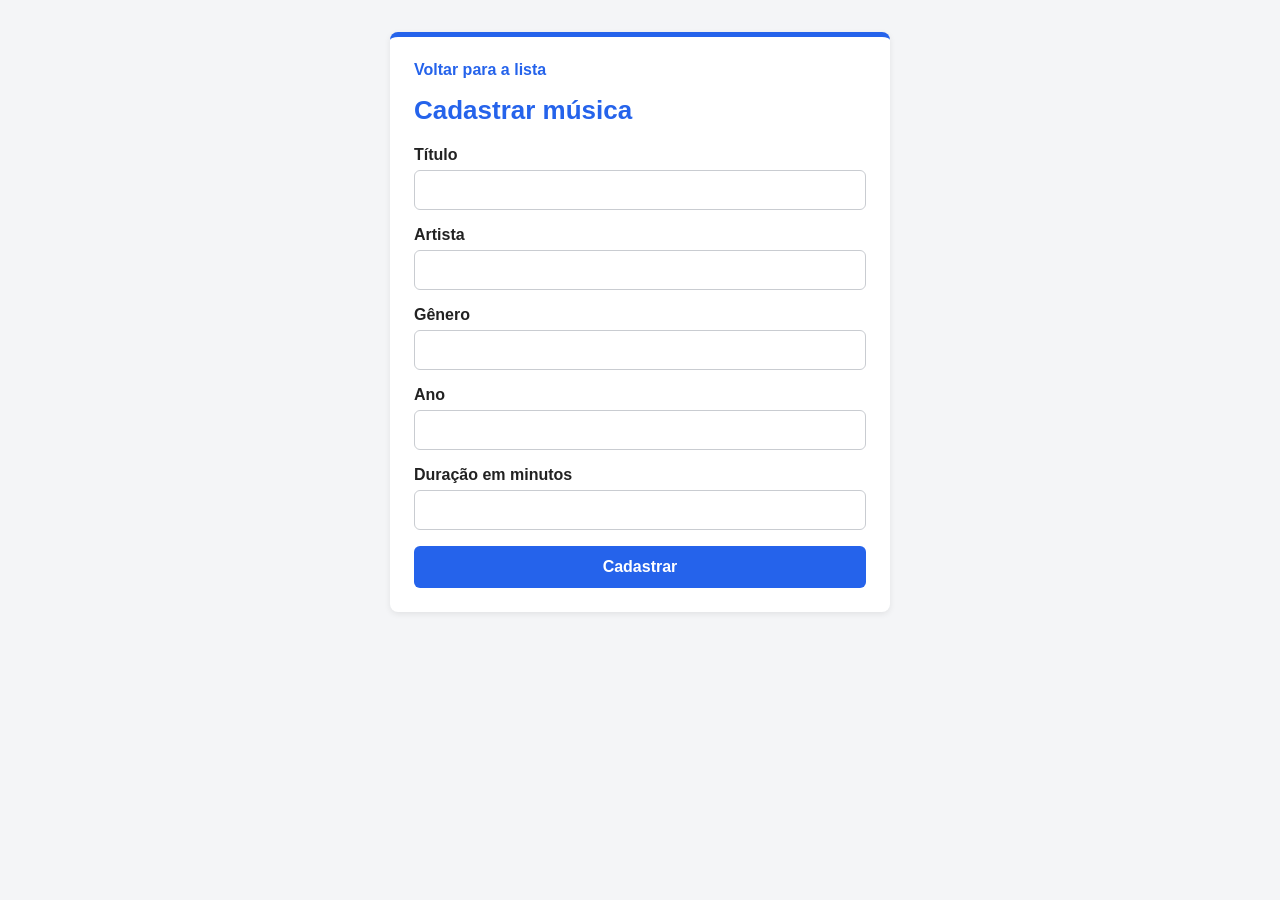
==== cadastrar.html @ 2f6a66eb "A1" ====
<!DOCTYPE html>
<html lang="pt-BR">
<head>
    <meta charset="UTF-8">
    <meta name="viewport" content="width=device-width, initial-scale=1.0">
    <title>Cadastrar música</title>
    <link rel="stylesheet" href="cadastrar.css">
</head>
<body>
    <main>
        <a class="voltar" href="index.html">Voltar para a lista</a>
        <h1>Cadastrar música</h1>

        <label for="titulo">Título</label>
        <input type="text" id="titulo">

        <label for="artista">Artista</label>
        <input type="text" id="artista">

        <label for="genero">Gênero</label>
        <input type="text" id="genero">

        <label for="ano">Ano</label>
        <input type="number" id="ano">

        <label for="duracao">Duração em minutos</label>
        <input type="number" id="duracao">

        <button id="botaoCadastrar">Cadastrar</button>
    </main>
    <script src="cadastrar.js"></script>
</body>
</html>
---- cadastrar.css ----
* {
    box-sizing: border-box;
}

body {
    margin: 0;
    font-family: Arial, Helvetica, sans-serif;
    background-color: #f4f5f7;
    color: #222222;
}

main {
    display: flex;
    flex-direction: column;
    max-width: 500px;
    margin: 32px auto;
    padding: 24px;
    background-color: #ffffff;
    border-top: 5px solid #2563eb;
    border-radius: 8px;
    box-shadow: 0 2px 6px rgba(0, 0, 0, 0.08);
}

.voltar {
    margin-bottom: 16px;
    color: #2563eb;
    text-decoration: none;
    font-weight: bold;
}

.voltar:hover {
    text-decoration: underline;
}

h1 {
    margin: 0 0 20px 0;
    font-size: 26px;
    color: #2563eb;
}

label {
    margin-bottom: 6px;
    font-weight: bold;
}

input {
    margin-bottom: 16px;
    padding: 10px;
    font-size: 16px;
    border: 1px solid #c9ccd1;
    border-radius: 6px;
}

input:focus {
    outline: none;
    border-color: #2563eb;
    box-shadow: 0 0 0 3px rgba(37, 99, 235, 0.2);
}

button {
    padding: 12px;
    font-size: 16px;
    font-weight: bold;
    color: #ffffff;
    background-color: #2563eb;
    border: none;
    border-radius: 6px;
    cursor: pointer;
}

button:hover {
    background-color: #1d4ed8;
}
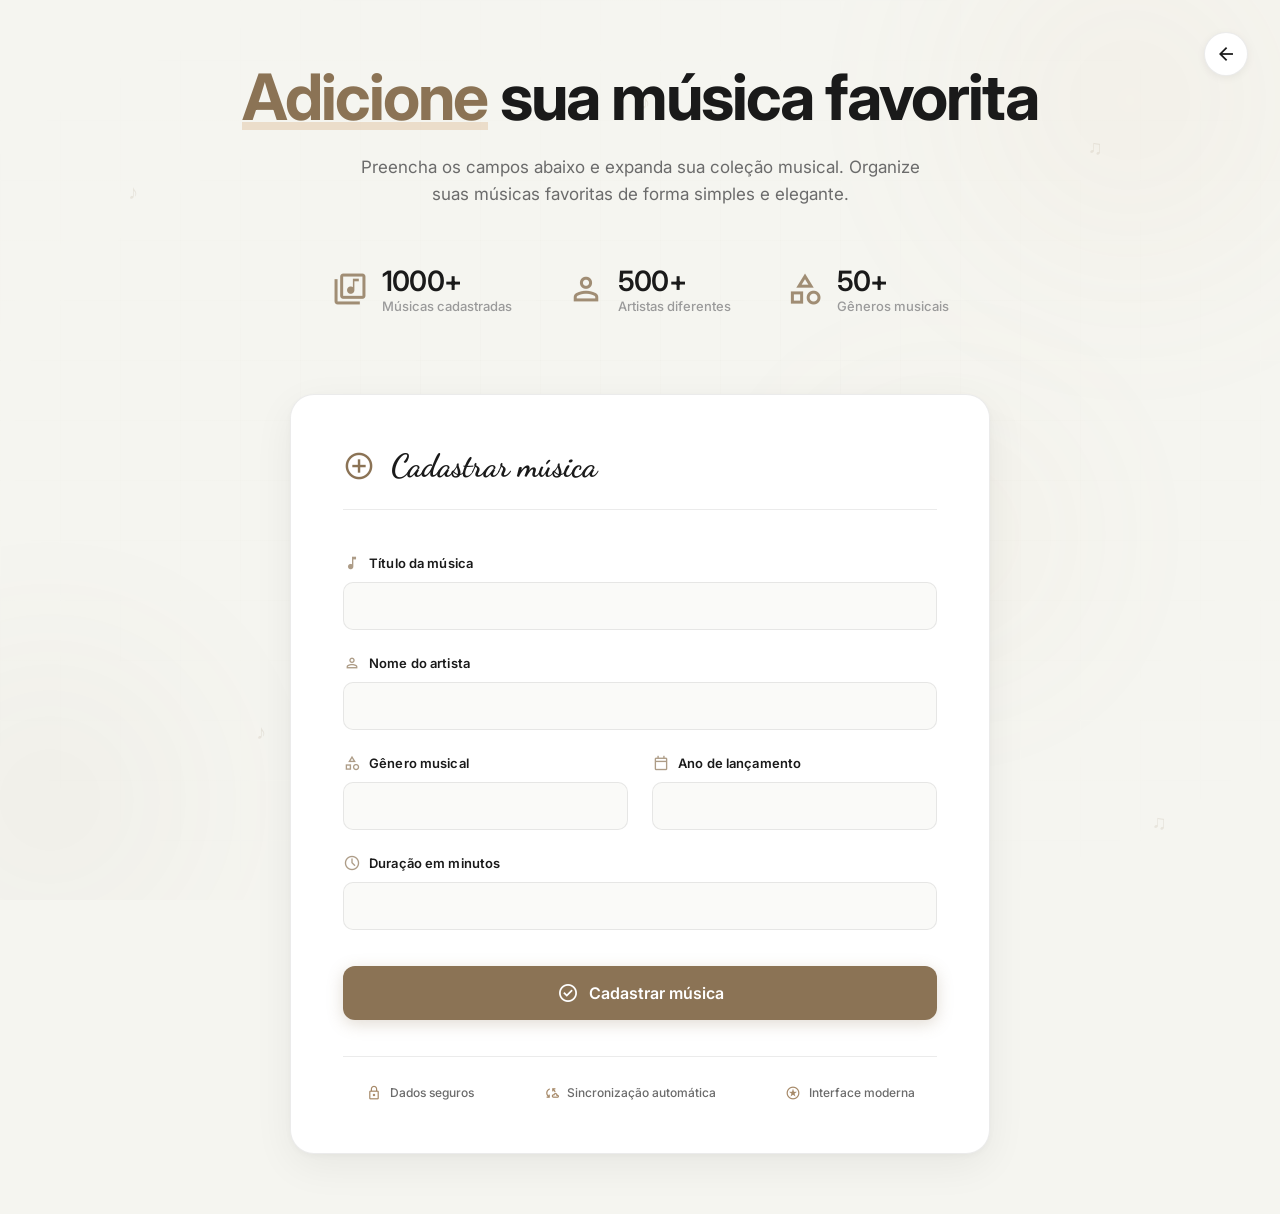
==== commit 55842cbc: "Lista de músicas" ====
--- a/cadastrar.html
+++ b/cadastrar.html
@@ -4,30 +4,153 @@
     <meta charset="UTF-8">
     <meta name="viewport" content="width=device-width, initial-scale=1.0">
     <title>Cadastrar música</title>
+    <link rel="preconnect" href="https://fonts.googleapis.com">
+    <link rel="preconnect" href="https://fonts.gstatic.com" crossorigin>
+    <link href="https://fonts.googleapis.com/css2?family=Dancing+Script:wght@700&family=Inter:wght@400;500;600;700;800&display=swap" rel="stylesheet">
+    <link rel="stylesheet" href="https://fonts.googleapis.com/css2?family=Material+Symbols+Outlined:opsz,wght,FILL,GRAD@20..48,100..700,0..1,-50..200" />
     <link rel="stylesheet" href="cadastrar.css">
 </head>
 <body>
-    <main>
-        <a class="voltar" href="index.html">Voltar para a lista</a>
-        <h1>Cadastrar música</h1>
+    <!-- Elementos decorativos de fundo -->
+    <div class="decoracao">
+        <div class="circulo circulo-1"></div>
+        <div class="circulo circulo-2"></div>
+        <div class="circulo circulo-3"></div>
+        <div class="grade"></div>
+        <div class="onda onda-1"></div>
+        <div class="onda onda-2"></div>
+    </div>
 
-        <label for="titulo">Título</label>
-        <input type="text" id="titulo">
+    <!-- Partículas flutuantes -->
+    <div class="particulas">
+        <span class="particula">♪</span>
+        <span class="particula">♫</span>
+        <span class="particula">♪</span>
+        <span class="particula">♫</span>
+        <span class="particula">♪</span>
+        <span class="particula">♫</span>
+    </div>
 
-        <label for="artista">Artista</label>
-        <input type="text" id="artista">
+    <!-- Botão voltar -->
+    <a class="voltar" href="index.html">
+        <span class="material-symbols-outlined">arrow_back</span>
+    </a>
 
-        <label for="genero">Gênero</label>
-        <input type="text" id="genero">
+    <div class="container">
+        <!-- Seção Hero -->
+        <section class="hero">
+            <h1 class="hero-titulo">
+                <span class="destaque-gradient">Adicione</span> sua música favorita
+            </h1>
+            
+            <p class="hero-subtitulo">
+                Preencha os campos abaixo e expanda sua coleção musical. 
+                Organize suas músicas favoritas de forma simples e elegante.
+            </p>
 
-        <label for="ano">Ano</label>
-        <input type="number" id="ano">
+            <!-- Estatísticas decorativas -->
+            <div class="hero-stats">
+                <div class="stat">
+                    <span class="material-symbols-outlined">library_music</span>
+                    <div>
+                        <strong>1000+</strong>
+                        <span>Músicas cadastradas</span>
+                    </div>
+                </div>
+                <div class="stat">
+                    <span class="material-symbols-outlined">person</span>
+                    <div>
+                        <strong>500+</strong>
+                        <span>Artistas diferentes</span>
+                    </div>
+                </div>
+                <div class="stat">
+                    <span class="material-symbols-outlined">category</span>
+                    <div>
+                        <strong>50+</strong>
+                        <span>Gêneros musicais</span>
+                    </div>
+                </div>
+            </div>
+        </section>
 
-        <label for="duracao">Duração em minutos</label>
-        <input type="number" id="duracao">
+        <!-- Formulário -->
+        <main class="formulario-container">
+            <div class="formulario-card">
+                <div class="card-header">
+                    <span class="material-symbols-outlined">add_circle</span>
+                    <h2>Cadastrar música</h2>
+                </div>
 
-        <button id="botaoCadastrar">Cadastrar</button>
-    </main>
+                <form id="formCadastro">
+                    <div class="form-grid">
+                        <div class="input-group full">
+                            <label for="titulo">
+                                <span class="material-symbols-outlined">music_note</span>
+                                Título da música
+                            </label>
+                            <input type="text" id="titulo" required>
+                        </div>
+
+                        <div class="input-group full">
+                            <label for="artista">
+                                <span class="material-symbols-outlined">person</span>
+                                Nome do artista
+                            </label>
+                            <input type="text" id="artista" required>
+                        </div>
+
+                        <div class="input-group">
+                            <label for="genero">
+                                <span class="material-symbols-outlined">category</span>
+                                Gênero musical
+                            </label>
+                            <input type="text" id="genero" required>
+                        </div>
+
+                        <div class="input-group">
+                            <label for="ano">
+                                <span class="material-symbols-outlined">calendar_today</span>
+                                Ano de lançamento
+                            </label>
+                            <input type="number" id="ano" required>
+                        </div>
+
+                        <div class="input-group full">
+                            <label for="duracao">
+                                <span class="material-symbols-outlined">schedule</span>
+                                Duração em minutos
+                            </label>
+                            <input type="number" id="duracao" step="0.1" required>
+                        </div>
+                    </div>
+
+                    <button type="submit" id="botaoCadastrar" class="btn-submit">
+                        <span class="material-symbols-outlined">check_circle</span>
+                        Cadastrar música
+                        <span class="btn-brilho"></span>
+                    </button>
+                </form>
+
+                <!-- Features decorativas -->
+                <div class="features">
+                    <div class="feature">
+                        <span class="material-symbols-outlined">lock</span>
+                        <span>Dados seguros</span>
+                    </div>
+                    <div class="feature">
+                        <span class="material-symbols-outlined">cloud_sync</span>
+                        <span>Sincronização automática</span>
+                    </div>
+                    <div class="feature">
+                        <span class="material-symbols-outlined">stars</span>
+                        <span>Interface moderna</span>
+                    </div>
+                </div>
+            </div>
+        </main>
+    </div>
+
     <script src="cadastrar.js"></script>
 </body>
 </html>
--- a/cadastrar.css
+++ b/cadastrar.css
@@ -1,73 +1,529 @@
+:root {
+    --fundo: #f5f5f0;
+    --fundo-escuro: #e8e8e0;
+    --superficie: #fafaf8;
+    --papel: #ffffff;
+    --borda: rgba(0, 0, 0, 0.08);
+    --borda-forte: rgba(0, 0, 0, 0.12);
+    --texto: #1a1a1a;
+    --texto-secundario: #6b6b6b;
+    --texto-terciario: #9a9a9a;
+    --destaque: #8b7355;
+    --destaque-claro: #a68968;
+    --destaque-escuro: #6d5940;
+    --acento: #d4a574;
+    --sombra: rgba(0, 0, 0, 0.06);
+    --curva: cubic-bezier(0.2, 0.8, 0.2, 1);
+}
+
 * {
     box-sizing: border-box;
+    margin: 0;
+    padding: 0;
+}
+
+::selection {
+    background: rgba(139, 115, 85, 0.2);
+    color: var(--texto);
 }
 
 body {
+    min-height: 100vh;
+    font-family: "Inter", -apple-system, BlinkMacSystemFont, sans-serif;
+    color: var(--texto);
+    background: var(--fundo);
+    overflow-x: hidden;
+    -webkit-font-smoothing: antialiased;
+    position: relative;
+}
+
+/* Elementos decorativos */
+.decoracao {
+    position: fixed;
+    inset: 0;
+    pointer-events: none;
+    overflow: hidden;
+    z-index: 0;
+}
+
+.circulo {
+    position: absolute;
+    border-radius: 50%;
+    background: radial-gradient(circle, var(--acento), transparent 70%);
+    opacity: 0.08;
+    animation: flutuar-lento 25s ease-in-out infinite;
+    filter: blur(100px);
+}
+
+.circulo-1 {
+    width: 500px;
+    height: 500px;
+    top: -150px;
+    right: -100px;
+    animation-delay: 0s;
+}
+
+.circulo-2 {
+    width: 400px;
+    height: 400px;
+    bottom: -100px;
+    left: -150px;
+    background: radial-gradient(circle, var(--destaque), transparent 70%);
+    animation-delay: 8s;
+}
+
+.circulo-3 {
+    width: 350px;
+    height: 350px;
+    top: 40%;
+    left: 60%;
+    animation-delay: 15s;
+}
+
+.grade {
+    position: absolute;
+    inset: 0;
+    background-image: 
+        linear-gradient(rgba(139, 115, 85, 0.02) 1px, transparent 1px),
+        linear-gradient(90deg, rgba(139, 115, 85, 0.02) 1px, transparent 1px);
+    background-size: 60px 60px;
+    mask-image: radial-gradient(ellipse 70% 60% at 50% 50%, black, transparent);
+}
+
+.onda {
+    display: none;
+}
+
+/* Partículas musicais */
+.particulas {
+    position: fixed;
+    inset: 0;
+    pointer-events: none;
+    z-index: 1;
+}
+
+.particula {
+    position: absolute;
+    font-size: 20px;
+    color: var(--destaque);
+    opacity: 0.12;
+    animation: flutuar-particula 18s ease-in-out infinite;
+}
+
+.particula:nth-child(1) { left: 10%; top: 20%; animation-delay: 0s; }
+.particula:nth-child(2) { left: 85%; top: 15%; animation-delay: 3s; }
+.particula:nth-child(3) { left: 20%; top: 80%; animation-delay: 6s; }
+.particula:nth-child(4) { left: 75%; top: 70%; animation-delay: 9s; }
+.particula:nth-child(5) { left: 50%; top: 10%; animation-delay: 12s; }
+.particula:nth-child(6) { left: 90%; top: 90%; animation-delay: 15s; }
+
+/* Botão voltar */
+.voltar {
+    position: fixed;
+    top: 32px;
+    right: 32px;
+    display: flex;
+    align-items: center;
+    justify-content: center;
+    width: 44px;
+    height: 44px;
+    color: var(--texto);
+    text-decoration: none;
+    background: var(--papel);
+    border: 1px solid var(--borda);
+    border-radius: 50%;
+    transition: all 0.3s var(--curva);
+    z-index: 100;
+    box-shadow: 0 2px 8px var(--sombra);
+}
+
+.voltar:hover {
+    color: var(--destaque);
+    background: var(--superficie);
+    border-color: var(--destaque);
+    transform: translateX(-4px);
+    box-shadow: 0 4px 16px rgba(0, 0, 0, 0.1);
+}
+
+.voltar .material-symbols-outlined {
+    font-size: 22px;
+}
+
+/* Container principal */
+.container {
+    position: relative;
+    max-width: 1400px;
+    margin: 0 auto;
+    padding: 60px 40px;
+    z-index: 2;
+}
+
+/* Seção Hero */
+.hero {
+    text-align: center;
+    margin-bottom: 80px;
+    animation: surgir 0.8s var(--curva) backwards;
+}
+
+.hero-badge {
+    display: inline-flex;
+    align-items: center;
+    gap: 8px;
+    padding: 8px 20px;
+    margin-bottom: 24px;
+    font-size: 13px;
+    font-weight: 600;
+    color: var(--destaque);
+    background: rgba(167, 139, 250, 0.1);
+    border: 1px solid rgba(167, 139, 250, 0.3);
+    border-radius: 50px;
+    animation: pulsar 2s ease-in-out infinite;
+}
+
+.hero-badge .material-symbols-outlined {
+    font-size: 18px;
+}
+
+.hero-titulo {
+    font-size: clamp(36px, 5vw, 64px);
+    font-weight: 700;
+    line-height: 1.15;
+    margin-bottom: 20px;
+    letter-spacing: -0.03em;
+    color: var(--texto);
+}
+
+.destaque-gradient {
+    color: var(--destaque);
+    position: relative;
+    display: inline-block;
+}
+
+.destaque-gradient::after {
+    content: '';
+    position: absolute;
+    bottom: 4px;
+    left: 0;
+    width: 100%;
+    height: 8px;
+    background: var(--acento);
+    opacity: 0.3;
+    z-index: -1;
+}
+
+.hero-subtitulo {
+    max-width: 560px;
+    margin: 0 auto 56px;
+    font-size: 17px;
+    line-height: 1.6;
+    color: var(--texto-secundario);
+    font-weight: 400;
+}
+
+.hero-stats {
+    display: flex;
+    justify-content: center;
+    gap: 56px;
+    flex-wrap: wrap;
+    animation: surgir 0.8s var(--curva) 0.2s backwards;
+}
+
+.stat {
+    display: flex;
+    align-items: center;
+    gap: 14px;
+}
+
+.stat .material-symbols-outlined {
+    font-size: 36px;
+    color: var(--destaque);
+    opacity: 0.8;
+}
+
+.stat div {
+    display: flex;
+    flex-direction: column;
+    align-items: flex-start;
+    text-align: left;
+}
+
+.stat strong {
+    font-size: 28px;
+    font-weight: 600;
+    color: var(--texto);
+    letter-spacing: -0.02em;
+}
+
+.stat span {
+    font-size: 13px;
+    color: var(--texto-terciario);
+    font-weight: 500;
+}
+
+/* Formulário */
+.formulario-container {
+    display: flex;
+    justify-content: center;
+    animation: surgir 0.8s var(--curva) 0.3s backwards;
+}
+
+.formulario-card {
+    width: 100%;
+    max-width: 700px;
+    padding: 52px;
+    background: var(--papel);
+    border: 1px solid var(--borda);
+    border-radius: 24px;
+    box-shadow: 
+        0 12px 40px rgba(0, 0, 0, 0.06),
+        0 2px 8px rgba(0, 0, 0, 0.04);
+}
+
+.card-header {
+    display: flex;
+    align-items: center;
+    gap: 16px;
+    margin-bottom: 44px;
+    padding-bottom: 24px;
+    border-bottom: 1px solid var(--borda);
+}
+
+.card-header .material-symbols-outlined {
+    font-size: 32px;
+    color: var(--destaque);
+}
+
+.card-header h2 {
+    font-family: "Dancing Script", cursive;
+    font-size: 32px;
+    font-weight: 700;
+    color: var(--texto);
+}
+
+.form-grid {
+    display: grid;
+    grid-template-columns: 1fr 1fr;
+    gap: 24px;
+}
+
+.input-group {
+    display: flex;
+    flex-direction: column;
+    gap: 8px;
+}
+
+.input-group.full {
+    grid-column: 1 / -1;
+}
+
+label {
+    display: flex;
+    align-items: center;
+    gap: 8px;
+    font-size: 13px;
+    font-weight: 600;
+    letter-spacing: 0.01em;
+    color: var(--texto);
+    margin-bottom: 2px;
+}
+
+label .material-symbols-outlined {
+    font-size: 18px;
+    color: var(--destaque);
+    opacity: 0.7;
+}
+
+input {
+    width: 100%;
+    height: 48px;
+    padding: 0 16px;
+    font-family: inherit;
+    font-size: 15px;
+    color: var(--texto);
+    background: var(--superficie);
+    border: 1.5px solid var(--borda);
+    border-radius: 10px;
+    transition: all 0.3s var(--curva);
+}
+
+input::placeholder {
+    color: var(--texto-terciario);
+}
+
+input[type="number"] {
+    appearance: textfield;
+    -moz-appearance: textfield;
+}
+
+input[type="number"]::-webkit-outer-spin-button,
+input[type="number"]::-webkit-inner-spin-button {
+    -webkit-appearance: none;
     margin: 0;
-    font-family: Arial, Helvetica, sans-serif;
-    background-color: #f4f5f7;
-    color: #222222;
-}
-
-main {
-    display: flex;
-    flex-direction: column;
-    max-width: 500px;
-    margin: 32px auto;
-    padding: 24px;
-    background-color: #ffffff;
-    border-top: 5px solid #2563eb;
-    border-radius: 8px;
-    box-shadow: 0 2px 6px rgba(0, 0, 0, 0.08);
-}
-
-.voltar {
-    margin-bottom: 16px;
-    color: #2563eb;
-    text-decoration: none;
-    font-weight: bold;
-}
-
-.voltar:hover {
-    text-decoration: underline;
-}
-
-h1 {
-    margin: 0 0 20px 0;
-    font-size: 26px;
-    color: #2563eb;
-}
-
-label {
-    margin-bottom: 6px;
-    font-weight: bold;
-}
-
-input {
-    margin-bottom: 16px;
-    padding: 10px;
-    font-size: 16px;
-    border: 1px solid #c9ccd1;
-    border-radius: 6px;
+    display: none;
+}
+
+input:hover {
+    border-color: var(--borda-forte);
+    background: var(--fundo-escuro);
 }
 
 input:focus {
     outline: none;
-    border-color: #2563eb;
-    box-shadow: 0 0 0 3px rgba(37, 99, 235, 0.2);
-}
-
-button {
-    padding: 12px;
+    border-color: var(--destaque);
+    background: var(--papel);
+    box-shadow: 0 0 0 3px rgba(139, 115, 85, 0.1);
+}
+
+.input-hint {
+    font-size: 12px;
+    color: var(--texto-terciario);
+    margin-top: -2px;
+    font-weight: 400;
+    display: none;
+}
+
+.btn-submit {
+    position: relative;
+    display: flex;
+    align-items: center;
+    justify-content: center;
+    gap: 10px;
+    width: 100%;
+    height: 54px;
+    margin-top: 36px;
+    font-family: inherit;
     font-size: 16px;
-    font-weight: bold;
+    font-weight: 600;
     color: #ffffff;
-    background-color: #2563eb;
+    background: var(--destaque);
     border: none;
-    border-radius: 6px;
+    border-radius: 12px;
     cursor: pointer;
-}
-
-button:hover {
-    background-color: #1d4ed8;
+    overflow: hidden;
+    box-shadow: 0 4px 16px rgba(139, 115, 85, 0.25);
+    transition: all 0.3s var(--curva);
+}
+
+.btn-submit:hover {
+    background: var(--destaque-claro);
+    transform: translateY(-2px);
+    box-shadow: 0 8px 24px rgba(139, 115, 85, 0.3);
+}
+
+.btn-submit:active {
+    transform: translateY(0);
+}
+
+.btn-submit .material-symbols-outlined {
+    font-size: 22px;
+}
+
+.btn-brilho {
+    position: absolute;
+    top: 0;
+    left: -100%;
+    width: 100%;
+    height: 100%;
+    background: linear-gradient(90deg, transparent, rgba(255, 255, 255, 0.2), transparent);
+    animation: brilhar 4s infinite;
+}
+
+/* Features */
+.features {
+    display: flex;
+    justify-content: space-around;
+    gap: 24px;
+    margin-top: 36px;
+    padding-top: 28px;
+    border-top: 1px solid var(--borda);
+}
+
+.feature {
+    display: flex;
+    align-items: center;
+    gap: 8px;
+    font-size: 12px;
+    color: var(--texto-secundario);
+    font-weight: 500;
+}
+
+.feature .material-symbols-outlined {
+    font-size: 16px;
+    color: var(--destaque-claro);
+}
+
+/* Animações */
+@keyframes surgir {
+    from {
+        opacity: 0;
+        transform: translateY(30px);
+    }
+    to {
+        opacity: 1;
+        transform: translateY(0);
+    }
+}
+
+@keyframes flutuar-lento {
+    0%, 100% { transform: translate(0, 0); }
+    50% { transform: translate(30px, 30px); }
+}
+
+@keyframes flutuar-particula {
+    0%, 100% { transform: translateY(0) rotate(0deg); opacity: 0.12; }
+    50% { transform: translateY(-25px) rotate(180deg); opacity: 0.25; }
+}
+
+@keyframes girar {
+    from { transform: rotate(0deg); }
+    to { transform: rotate(360deg); }
+}
+
+@keyframes pulsar {
+    0%, 100% { transform: scale(1); }
+    50% { transform: scale(1.03); }
+}
+
+@keyframes brilhar {
+    to { left: 200%; }
+}
+
+/* Responsivo */
+@media (max-width: 768px) {
+    .container {
+        padding: 40px 20px;
+    }
+
+    .hero-stats {
+        gap: 24px;
+    }
+
+    .stat {
+        flex-direction: column;
+        text-align: center;
+    }
+
+    .stat div {
+        align-items: center;
+    }
+
+    .formulario-card {
+        padding: 32px 24px;
+    }
+
+    .form-grid {
+        grid-template-columns: 1fr;
+    }
+
+    .features {
+        flex-direction: column;
+        align-items: center;
+    }
+}
+
+@media (prefers-reduced-motion: reduce) {
+    * {
+        animation: none !important;
+        transition: none !important;
+    }
 }
